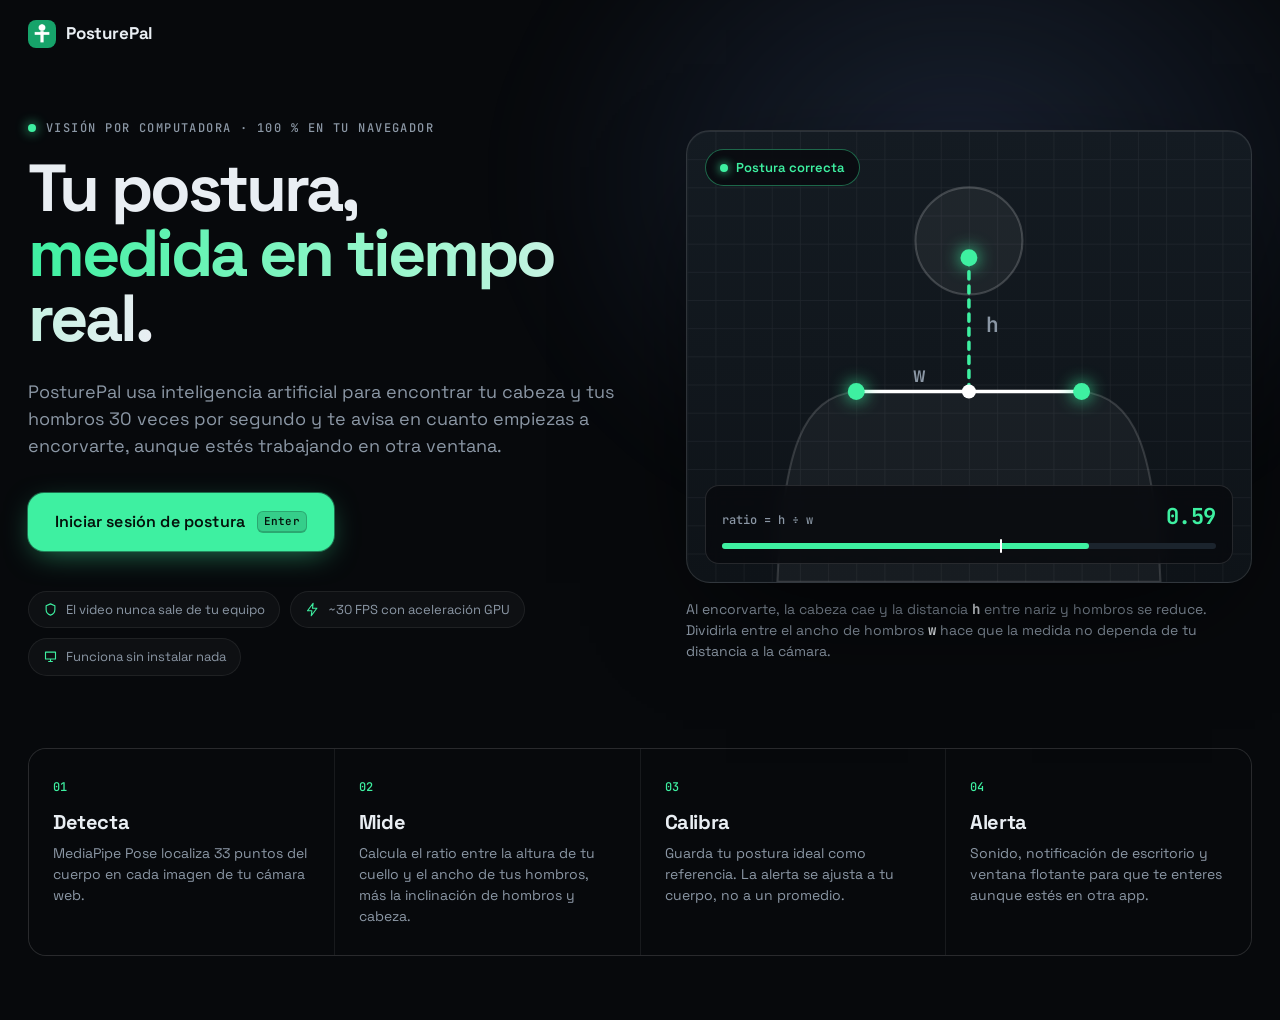
==== web/index.html @ 37897788 "PosturePal: versión web de escritorio y script de Python Co-Authored-By: Claude Opus 5.5 <noreply@an" ====
<!doctype html>
<html lang="es">
<head>
  <meta charset="utf-8">
  <meta name="viewport" content="width=device-width, initial-scale=1">
  <title>PosturePal</title>
  <meta name="description" content="Detector de mala postura en tiempo real con inteligencia artificial, directamente en tu navegador.">
  <meta name="theme-color" content="#07090c">
  <link rel="manifest" href="manifest.webmanifest">
  <link rel="icon" id="favicon" href="icons/icon-192.png" type="image/png">
  <link rel="preload" href="fonts/space-grotesk.woff2" as="font" type="font/woff2" crossorigin>
  <link rel="preload" href="fonts/jetbrains-mono.woff2" as="font" type="font/woff2" crossorigin>
  <link rel="stylesheet" href="css/styles.css">
</head>
<body data-state="idle">
  <div class="ambient" aria-hidden="true"></div>

  <!-- =========================== PORTADA =========================== -->
  <main id="intro" class="intro">
    <header class="topbar">
      <div class="brand">
        <img src="icons/icon-192.png" alt="" width="28" height="28">
        <span>PosturePal</span>
      </div>
      <nav class="topbar-actions">
        <button id="install-btn" class="btn btn-quiet btn-sm" type="button" hidden>Instalar app</button>
      </nav>
    </header>

    <section class="hero">
      <div class="hero-copy">
        <p class="eyebrow"><span class="dot"></span> Visión por computadora · 100 % en tu navegador</p>
        <h1>Tu postura,<br><em>medida en tiempo real.</em></h1>
        <p class="lead">PosturePal usa inteligencia artificial para encontrar tu cabeza y tus hombros 30 veces por segundo y te avisa en cuanto empiezas a encorvarte, aunque estés trabajando en otra ventana.</p>

        <div class="hero-cta">
          <button id="start-btn" class="btn btn-primary btn-lg" type="button">
            Iniciar sesión de postura
            <kbd>Enter</kbd>
          </button>
          <p id="load-status" class="load-status" role="status" aria-live="polite"></p>
        </div>
        <p id="error-box" class="error-box" role="alert" hidden></p>

        <ul class="chips" aria-label="Características">
          <li><svg viewBox="0 0 24 24" aria-hidden="true"><path d="M12 3l7 3v6c0 4.5-3 7.7-7 9-4-1.3-7-4.5-7-9V6l7-3z"/></svg> El video nunca sale de tu equipo</li>
          <li><svg viewBox="0 0 24 24" aria-hidden="true"><path d="M13 2L4 14h7l-1 8 9-12h-7l1-8z"/></svg> ~30 FPS con aceleración GPU</li>
          <li><svg viewBox="0 0 24 24" aria-hidden="true"><path d="M4 5h16v11H4zM9 20h6M12 16v4"/></svg> Funciona sin instalar nada</li>
        </ul>
      </div>

      <figure class="hero-demo" aria-label="Animación: al encorvarse, la nariz baja respecto a los hombros y el ratio disminuye">
        <div class="demo-frame">
          <div class="demo-chip" id="demo-chip"><span class="chip-dot"></span><span id="demo-chip-text">Postura correcta</span></div>
          <svg id="demo-svg" viewBox="0 0 400 320" aria-hidden="true">
            <defs>
              <pattern id="grid" width="20" height="20" patternUnits="userSpaceOnUse">
                <path d="M20 0H0V20" fill="none" stroke="currentColor" stroke-opacity=".06"/>
              </pattern>
            </defs>
            <rect width="400" height="320" fill="url(#grid)"/>
            <path id="demo-body" class="demo-body" d=""/>
            <circle id="demo-head" class="demo-head" cx="200" cy="100" r="38"/>
            <line id="demo-shoulders" class="demo-measure" x1="120" y1="200" x2="280" y2="200"/>
            <line id="demo-neck" class="demo-measure" x1="200" y1="110" x2="200" y2="200"/>
            <circle id="demo-nose" class="demo-point" cx="200" cy="110" r="6"/>
            <circle id="demo-ls" class="demo-point" cx="120" cy="200" r="6"/>
            <circle id="demo-rs" class="demo-point" cx="280" cy="200" r="6"/>
            <circle id="demo-mid" class="demo-mid" cx="200" cy="200" r="5"/>
            <text id="demo-h-label" class="demo-label" x="212" y="160">h</text>
            <text class="demo-label" x="160" y="178">w</text>
          </svg>
          <div class="demo-readout">
            <div><span class="label">ratio = h ÷ w</span><span class="mono" id="demo-ratio">0.56</span></div>
            <div class="demo-bar"><span id="demo-bar-fill"></span><i class="demo-threshold"></i></div>
          </div>
        </div>
        <figcaption>Al encorvarte, la cabeza cae y la distancia <b>h</b> entre nariz y hombros se reduce. Dividirla entre el ancho de hombros <b>w</b> hace que la medida no dependa de tu distancia a la cámara.</figcaption>
      </figure>
    </section>

    <section class="how" aria-labelledby="how-title">
      <h2 id="how-title" class="sr-only">Cómo funciona</h2>
      <article>
        <span class="how-num">01</span>
        <h3>Detecta</h3>
        <p>MediaPipe Pose localiza 33 puntos del cuerpo en cada imagen de tu cámara web.</p>
      </article>
      <article>
        <span class="how-num">02</span>
        <h3>Mide</h3>
        <p>Calcula el ratio entre la altura de tu cuello y el ancho de tus hombros, más la inclinación de hombros y cabeza.</p>
      </article>
      <article>
        <span class="how-num">03</span>
        <h3>Calibra</h3>
        <p>Guarda tu postura ideal como referencia. La alerta se ajusta a tu cuerpo, no a un promedio.</p>
      </article>
      <article>
        <span class="how-num">04</span>
        <h3>Alerta</h3>
        <p>Sonido, notificación de escritorio y ventana flotante para que te enteres aunque estés en otra app.</p>
      </article>
    </section>
  </main>

  <!-- =========================== PANEL =========================== -->
  <div id="app" class="app" hidden>
    <header class="topbar">
      <div class="brand">
        <img src="icons/icon-192.png" alt="" width="28" height="28">
        <span>PosturePal</span>
      </div>
      <div class="session-pill" id="session-pill">
        <span class="rec-dot" aria-hidden="true"></span>
        <span id="session-label">Sesión</span>
        <span class="mono" id="session-time">00:00</span>
      </div>
      <nav class="topbar-actions">
        <button id="help-btn" class="btn btn-quiet btn-sm" type="button" aria-keyshortcuts="?">
          Atajos <kbd>?</kbd>
        </button>
        <button id="end-btn" class="btn btn-quiet btn-sm" type="button">Terminar sesión</button>
      </nav>
    </header>

    <main class="dashboard">
      <!-- Columna izquierda: cámara + gráfico -->
      <section class="col-main">
        <div class="card stage-card">
          <div id="stage-home" class="stage-home">
            <div id="stage" class="stage mirror">
              <video id="video" playsinline muted autoplay aria-hidden="true"></video>
              <canvas id="overlay" aria-hidden="true"></canvas>
              <div class="hud-corners" aria-hidden="true"><i></i><i></i><i></i><i></i></div>

              <div id="status" class="status" data-state="NO_USER">
                <span class="status-dot" aria-hidden="true"></span>
                <span id="status-text">Buscando tu cabeza y hombros…</span>
                <span id="bad-timer" class="status-timer mono" hidden></span>
              </div>

              <div class="gauge" aria-hidden="true">
                <div class="gauge-track">
                  <div class="gauge-zone" id="gauge-zone"></div>
                  <div class="gauge-baseline" id="gauge-baseline"></div>
                  <div class="gauge-threshold" id="gauge-threshold"></div>
                  <div class="gauge-marker" id="gauge-marker"></div>
                </div>
                <span class="gauge-label">ratio</span>
              </div>

              <div id="countdown" class="countdown" hidden aria-hidden="true">
                <svg class="countdown-ring" viewBox="0 0 120 120"><circle cx="60" cy="60" r="54"/><circle id="countdown-arc" cx="60" cy="60" r="54"/></svg>
                <div class="countdown-num mono" id="countdown-num">3</div>
                <div class="countdown-msg">Siéntate derecho y mira al frente</div>
              </div>

              <div id="paused-overlay" class="paused-overlay" hidden>
                <span>En pausa</span>
                <small>Pulsa <kbd>Espacio</kbd> para continuar</small>
              </div>
            </div>
            <div id="pip-placeholder" class="pip-placeholder" hidden>
              <p>La cámara está en la <b>ventana flotante</b>.</p>
              <button id="pip-return-btn" class="btn btn-quiet btn-sm" type="button">Traerla de vuelta</button>
            </div>
          </div>
        </div>

        <div class="card chart-card">
          <div class="card-head">
            <h2>Últimos 60 segundos</h2>
            <div class="legend" aria-hidden="true">
              <span><i class="lg-line"></i> Ratio</span>
              <span><i class="lg-dash"></i> Umbral</span>
              <span><i class="lg-base"></i> Tu postura ideal</span>
            </div>
          </div>
          <canvas id="chart" class="chart" role="img" aria-label="Gráfico del ratio de postura en los últimos 60 segundos"></canvas>
          <div class="timeline-wrap">
            <span class="timeline-label">Sesión</span>
            <canvas id="timeline" class="timeline" role="img" aria-label="Línea de tiempo de la sesión: verde postura correcta, rojo mala postura"></canvas>
          </div>
        </div>
      </section>

      <!-- Columna derecha: puntaje, métricas, controles -->
      <aside class="col-side">
        <div class="card score-card">
          <div class="score-ring" id="score-ring">
            <svg viewBox="0 0 200 200" aria-hidden="true">
              <circle class="ring-track" cx="100" cy="100" r="86"/>
              <circle class="ring-fill" id="ring-fill" cx="100" cy="100" r="86"/>
            </svg>
            <div class="score-center">
              <span class="score-value mono" id="score-value">--</span>
              <span class="score-caption">puntaje</span>
            </div>
          </div>
          <div class="score-side">
            <p class="score-state" id="score-state">Sin datos</p>
            <p class="score-hint" id="score-hint">Siéntate frente a la cámara para empezar.</p>
          </div>
        </div>

        <div class="metrics">
          <div class="metric"><span class="m-label">Postura correcta</span><span class="m-value mono" id="m-good">--</span></div>
          <div class="metric"><span class="m-label">Alertas</span><span class="m-value mono" id="m-alerts">0</span></div>
          <div class="metric"><span class="m-label">Mejor racha</span><span class="m-value mono" id="m-streak">0:00</span></div>
          <div class="metric"><span class="m-label">Ratio / umbral</span><span class="m-value mono" id="m-ratio">--</span></div>
          <div class="metric"><span class="m-label">Hombros</span><span class="m-value mono" id="m-tilt">--</span></div>
          <div class="metric"><span class="m-label">Cabeza lateral</span><span class="m-value mono" id="m-lean">--</span></div>
        </div>

        <div class="card controls-card">
          <button id="calibrate-btn" class="btn btn-primary btn-block" type="button" aria-keyshortcuts="C">
            <svg viewBox="0 0 24 24" aria-hidden="true"><circle cx="12" cy="12" r="8"/><circle cx="12" cy="12" r="3"/><path d="M12 1v3M12 20v3M1 12h3M20 12h3"/></svg>
            Calibrar postura <kbd>C</kbd>
          </button>
          <div class="btn-row">
            <button id="pause-btn" class="btn" type="button" aria-pressed="false" aria-keyshortcuts="Space">
              <svg viewBox="0 0 24 24" aria-hidden="true"><path id="pause-icon" d="M8 5v14M16 5v14"/></svg>
              <span id="pause-label">Pausar</span>
            </button>
            <button id="pip-btn" class="btn" type="button" aria-keyshortcuts="F">
              <svg viewBox="0 0 24 24" aria-hidden="true"><rect x="3" y="5" width="18" height="14" rx="2"/><rect x="12" y="11" width="7" height="6" rx="1" class="fill"/></svg>
              Flotante
            </button>
            <button id="sound-btn" class="btn" type="button" aria-pressed="true" aria-keyshortcuts="S">
              <svg viewBox="0 0 24 24" aria-hidden="true"><path d="M4 9h4l5-4v14l-5-4H4z"/><path id="sound-waves" d="M16 9a4 4 0 010 6M18.5 6.5a8 8 0 010 11"/></svg>
              <span id="sound-label">Sonido</span>
            </button>
          </div>
        </div>

        <details class="card settings-card" open>
          <summary><h2>Ajustes</h2></summary>
          <div class="setting">
            <div class="setting-head"><label for="sensitivity">Sensibilidad</label><output id="sensitivity-out" for="sensitivity">Media</output></div>
            <input type="range" id="sensitivity" min="0" max="100" step="5" value="50">
          </div>
          <div class="setting">
            <div class="setting-head"><label for="delay">Avisar después de</label><output id="delay-out" for="delay">2 s</output></div>
            <input type="range" id="delay" min="1" max="10" step="1" value="2">
          </div>
          <div class="setting">
            <div class="setting-head"><label for="volume">Volumen</label><output id="volume-out" for="volume">60 %</output></div>
            <input type="range" id="volume" min="0" max="100" step="5" value="60">
          </div>
          <div class="setting">
            <div class="setting-head"><label for="break-select">Recordar pausa activa</label></div>
            <select id="break-select">
              <option value="0">Nunca</option>
              <option value="20">Cada 20 min</option>
              <option value="30">Cada 30 min</option>
              <option value="45">Cada 45 min</option>
              <option value="60">Cada 60 min</option>
            </select>
          </div>
          <label class="toggle">
            <input type="checkbox" id="notify-toggle">
            <span class="toggle-ui" aria-hidden="true"></span>
            <span>Notificaciones de escritorio<small>Te avisa aunque estés en otra ventana</small></span>
          </label>
        </details>

        <p class="fps mono" id="fps" aria-hidden="true"></p>
      </aside>
    </main>

    <div id="toast" class="toast" hidden></div>
    <div id="break-banner" class="break-banner" role="alertdialog" aria-labelledby="break-title" hidden>
      <div>
        <strong id="break-title">Hora de una pausa activa</strong>
        <p>Levántate, estira el cuello y los hombros durante un minuto.</p>
      </div>
      <button id="break-done" class="btn btn-primary btn-sm" type="button">Listo</button>
    </div>
  </div>

  <!-- =========================== DIÁLOGOS =========================== -->
  <dialog id="help-dialog" class="dialog" aria-labelledby="help-title">
    <h2 id="help-title">Atajos de teclado</h2>
    <dl class="shortcuts">
      <dt><kbd>C</kbd></dt><dd>Calibrar postura</dd>
      <dt><kbd>Espacio</kbd></dt><dd>Pausar / continuar</dd>
      <dt><kbd>F</kbd></dt><dd>Ventana flotante</dd>
      <dt><kbd>S</kbd></dt><dd>Sonido sí / no</dd>
      <dt><kbd>?</kbd></dt><dd>Mostrar esta ayuda</dd>
      <dt><kbd>Esc</kbd></dt><dd>Cerrar diálogos</dd>
    </dl>
    <form method="dialog"><button class="btn btn-block" type="submit">Cerrar</button></form>
  </dialog>

  <dialog id="report-dialog" class="dialog dialog-wide" aria-labelledby="report-title">
    <p class="eyebrow">Resumen</p>
    <h2 id="report-title">Tu sesión de postura</h2>
    <div class="report-grid">
      <div class="metric"><span class="m-label">Duración</span><span class="m-value mono" id="r-duration">--</span></div>
      <div class="metric"><span class="m-label">Postura correcta</span><span class="m-value mono" id="r-good">--</span></div>
      <div class="metric"><span class="m-label">Puntaje promedio</span><span class="m-value mono" id="r-score">--</span></div>
      <div class="metric"><span class="m-label">Alertas</span><span class="m-value mono" id="r-alerts">--</span></div>
      <div class="metric"><span class="m-label">Mejor racha</span><span class="m-value mono" id="r-streak">--</span></div>
      <div class="metric"><span class="m-label">Fuera de cámara</span><span class="m-value mono" id="r-away">--</span></div>
    </div>
    <canvas id="report-chart" class="report-chart" role="img" aria-label="Gráfico del ratio durante toda la sesión"></canvas>
    <p class="report-verdict" id="r-verdict"></p>
    <div class="dialog-actions">
      <button id="csv-btn" class="btn" type="button">Descargar datos (CSV)</button>
      <button id="resume-btn" class="btn" type="button">Seguir midiendo</button>
      <button id="new-btn" class="btn btn-primary" type="button">Nueva sesión</button>
    </div>
  </dialog>

  <div id="sr-announcer" class="sr-only" role="status" aria-live="polite"></div>
  <div id="sr-alert" class="sr-only" role="alert"></div>

  <script type="module" src="js/app.js"></script>
</body>
</html>
---- web/css/styles.css ----
/* =============================================================================
   PosturePal — interfaz de escritorio
   Estética de "instrumento de laboratorio": fondo casi negro, un solo color
   de estado (verde / ámbar / coral) que tiñe toda la interfaz.
   ============================================================================= */
@font-face {
  font-family: "Space Grotesk";
  src: url("../fonts/space-grotesk.woff2") format("woff2");
  font-weight: 300 700;
  font-display: swap;
}
@font-face {
  font-family: "JetBrains Mono";
  src: url("../fonts/jetbrains-mono.woff2") format("woff2");
  font-weight: 400 700;
  font-display: swap;
}

:root {
  --bg: #07090c;
  --panel: #0e1318;
  --panel-2: #141b22;
  --panel-3: #1b242d;
  --line: rgba(255, 255, 255, .07);
  --line-2: rgba(255, 255, 255, .12);
  --text: #e9eef3;
  --muted: #8b97a5;
  --dim: #5b6775;

  --good: #3ef0a1;
  --bad: #ff5d6c;
  --warn: #ffc857;
  --info: #7aa7ff;
  --state: var(--info);           /* color del estado actual */

  --radius: 18px;
  --radius-sm: 12px;
  --font: "Space Grotesk", system-ui, "Segoe UI", sans-serif;
  --mono: "JetBrains Mono", ui-monospace, Consolas, monospace;
  --ease: cubic-bezier(.2, .8, .2, 1);
  color-scheme: dark;
}
body[data-state="GOOD"] { --state: var(--good); }
body[data-state="BAD"] { --state: var(--bad); }
body[data-state="NO_USER"] { --state: var(--warn); }
body[data-state="PAUSED"] { --state: var(--dim); }

* { box-sizing: border-box; }
html, body { margin: 0; min-height: 100%; }
body {
  background: var(--bg);
  color: var(--text);
  font-family: var(--font);
  font-size: 15px;
  line-height: 1.5;
  -webkit-font-smoothing: antialiased;
  overflow-x: hidden;
}
[hidden] { display: none !important; }
.mono { font-family: var(--mono); font-variant-numeric: tabular-nums; letter-spacing: -.02em; }
.sr-only {
  position: absolute; width: 1px; height: 1px; padding: 0; margin: -1px;
  overflow: hidden; clip: rect(0 0 0 0); white-space: nowrap; border: 0;
}
:focus-visible { outline: 2px solid var(--info); outline-offset: 3px; border-radius: 6px; }
::selection { background: color-mix(in srgb, var(--good) 35%, transparent); }

/* Resplandor ambiental que toma el color del estado */
.ambient {
  position: fixed; inset: -20vh -10vw auto auto; width: 70vw; height: 80vh; z-index: -1;
  background: radial-gradient(closest-side, color-mix(in srgb, var(--state) 16%, transparent), transparent);
  filter: blur(40px);
  transition: background 1.2s var(--ease);
  pointer-events: none;
}
.ambient::after {
  content: ""; position: fixed; inset: 0;
  background-image: radial-gradient(rgba(255,255,255,.035) 1px, transparent 1px);
  background-size: 24px 24px;
  mask-image: linear-gradient(to bottom, #000, transparent 70%);
}

/* ------------------------------- Botones ------------------------------- */
.btn {
  display: inline-flex; align-items: center; justify-content: center; gap: 10px;
  height: 44px; padding: 0 18px;
  font: 600 14px/1 var(--font); letter-spacing: .01em; color: var(--text);
  background: var(--panel-2); border: 1px solid var(--line-2); border-radius: 12px;
  cursor: pointer; transition: background .15s, border-color .15s, transform .1s, color .15s;
}
.btn:hover { background: var(--panel-3); border-color: rgba(255,255,255,.2); }
.btn:active { transform: translateY(1px); }
.btn:disabled { opacity: .5; cursor: progress; }
.btn svg { width: 18px; height: 18px; fill: none; stroke: currentColor; stroke-width: 1.8; stroke-linecap: round; stroke-linejoin: round; flex: none; }
.btn svg .fill { fill: currentColor; stroke: none; }
.btn kbd { margin-left: 2px; }
.btn-primary {
  color: #04120b; background: var(--good); border-color: transparent;
  box-shadow: 0 0 0 1px rgba(62,240,161,.4), 0 8px 30px -8px rgba(62,240,161,.55);
}
.btn-primary:hover { background: #6cf5b8; border-color: transparent; }
.btn-primary kbd { background: rgba(0,0,0,.14); border-color: rgba(0,0,0,.18); color: #04120b; }
.btn-quiet { background: transparent; border-color: var(--line); color: var(--muted); }
.btn-quiet:hover { color: var(--text); }
.btn-sm { height: 36px; padding: 0 14px; font-size: 13px; border-radius: 10px; }
.btn-lg { height: 58px; padding: 0 26px; font-size: 16px; border-radius: 16px; }
.btn-block { width: 100%; }
.btn[aria-pressed="true"]#pause-btn { color: var(--warn); border-color: color-mix(in srgb, var(--warn) 40%, transparent); }
.btn[aria-pressed="false"]#sound-btn { color: var(--dim); }

kbd {
  display: inline-grid; place-items: center; min-width: 22px; height: 22px; padding: 0 6px;
  font: 600 11px/1 var(--mono); color: var(--muted);
  background: rgba(255,255,255,.05); border: 1px solid var(--line-2); border-bottom-width: 2px; border-radius: 6px;
}

/* ------------------------------- Barra superior ------------------------------- */
.topbar {
  display: flex; align-items: center; justify-content: space-between; gap: 16px;
  height: 68px; padding: 0 28px;
}
.brand { display: flex; align-items: center; gap: 10px; font-weight: 700; font-size: 17px; letter-spacing: -.01em; }
.brand img { border-radius: 8px; }
.topbar-actions { display: flex; gap: 8px; }

/* =============================== PORTADA =============================== */
.intro { max-width: 1320px; margin: 0 auto; padding-bottom: 64px; }
.hero {
  display: grid; grid-template-columns: 1.05fr 1fr; gap: 64px; align-items: center;
  padding: 48px 28px 72px;
}
.eyebrow {
  display: inline-flex; align-items: center; gap: 10px; margin: 0 0 22px;
  font: 500 12px/1 var(--mono); text-transform: uppercase; letter-spacing: .12em; color: var(--muted);
}
.eyebrow .dot { width: 8px; height: 8px; border-radius: 50%; background: var(--good); box-shadow: 0 0 12px var(--good); }
.hero h1 {
  margin: 0; font-size: clamp(44px, 5.2vw, 76px); line-height: .98; letter-spacing: -.045em; font-weight: 700;
}
.hero h1 em {
  font-style: normal;
  background: linear-gradient(90deg, var(--good), #9ff7d0 60%, var(--text));
  -webkit-background-clip: text; background-clip: text; color: transparent;
}
.lead { max-width: 54ch; margin: 26px 0 34px; font-size: 18px; color: var(--muted); }
.hero-cta { display: flex; align-items: center; gap: 18px; flex-wrap: wrap; }
.load-status { margin: 0; color: var(--muted); font-size: 14px; }
.load-status:not(:empty)::before {
  content: ""; display: inline-block; width: 12px; height: 12px; margin-right: 10px; vertical-align: -1px;
  border: 2px solid var(--line-2); border-top-color: var(--good); border-radius: 50%; animation: spin .8s linear infinite;
}
@keyframes spin { to { transform: rotate(360deg); } }
.error-box {
  max-width: 560px; margin: 20px 0 0; padding: 14px 16px;
  background: color-mix(in srgb, var(--bad) 10%, var(--panel)); border: 1px solid color-mix(in srgb, var(--bad) 45%, transparent);
  border-radius: var(--radius-sm); color: #ffd3d8;
}
.chips { display: flex; flex-wrap: wrap; gap: 10px; margin: 40px 0 0; padding: 0; list-style: none; }
.chips li {
  display: inline-flex; align-items: center; gap: 8px; padding: 8px 14px;
  font-size: 13px; color: var(--muted); background: rgba(255,255,255,.03); border: 1px solid var(--line); border-radius: 999px;
}
.chips svg { width: 15px; height: 15px; fill: none; stroke: var(--good); stroke-width: 1.8; stroke-linejoin: round; stroke-linecap: round; }

/* Demo animada */
.hero-demo { margin: 0; }
.demo-frame {
  position: relative; aspect-ratio: 5 / 4; border-radius: 24px; overflow: hidden;
  background: linear-gradient(180deg, var(--panel-2), var(--panel));
  border: 1px solid var(--line-2);
  box-shadow: 0 40px 120px -40px rgba(0,0,0,.9), inset 0 1px 0 rgba(255,255,255,.06);
  --demo: var(--good);
}
.demo-frame.is-bad { --demo: var(--bad); }
.demo-frame svg { position: absolute; inset: 0; width: 100%; height: 100%; color: var(--text); }
.demo-body { fill: rgba(255,255,255,.04); stroke: rgba(255,255,255,.14); stroke-width: 1.5; }
.demo-head { fill: rgba(255,255,255,.05); stroke: rgba(255,255,255,.18); stroke-width: 1.5; }
.demo-measure { stroke: #fff; stroke-width: 2.5; stroke-linecap: round; }
#demo-neck { stroke: var(--demo); stroke-dasharray: 5 5; transition: stroke .4s; }
.demo-point { fill: var(--demo); filter: drop-shadow(0 0 6px var(--demo)); transition: fill .4s; }
.demo-mid { fill: #fff; }
.demo-label { fill: var(--muted); font: 600 15px var(--mono); }
.demo-chip {
  position: absolute; top: 18px; left: 18px; z-index: 1;
  display: inline-flex; align-items: center; gap: 8px; padding: 8px 14px;
  font-weight: 600; font-size: 13px; color: var(--demo);
  background: rgba(7,9,12,.75); border: 1px solid color-mix(in srgb, var(--demo) 40%, transparent); border-radius: 999px;
  backdrop-filter: blur(8px); transition: color .4s, border-color .4s;
}
.chip-dot { width: 8px; height: 8px; border-radius: 50%; background: currentColor; box-shadow: 0 0 10px currentColor; }
.demo-readout {
  position: absolute; left: 18px; right: 18px; bottom: 18px; z-index: 1;
  padding: 14px 16px; background: rgba(7,9,12,.75); border: 1px solid var(--line-2); border-radius: 14px; backdrop-filter: blur(8px);
}
.demo-readout > div:first-child { display: flex; justify-content: space-between; align-items: baseline; margin-bottom: 10px; }
.demo-readout .label { font: 500 12px var(--mono); color: var(--muted); }
.demo-readout .mono { font-size: 22px; font-weight: 700; color: var(--demo); transition: color .4s; }
.demo-bar { position: relative; height: 6px; border-radius: 3px; background: var(--panel-3); }
.demo-bar span { position: absolute; inset: 0 auto 0 0; border-radius: 3px; background: var(--demo); transition: background .4s; }
.demo-threshold { position: absolute; top: -4px; bottom: -4px; left: 55%; width: 2px; background: #fff; border-radius: 1px; }
.hero-demo figcaption { margin-top: 16px; font-size: 14px; color: var(--muted); max-width: 60ch; }
.hero-demo figcaption b { color: var(--text); font-family: var(--mono); }

.how { display: grid; grid-template-columns: repeat(4, 1fr); gap: 1px; margin: 0 28px; background: var(--line); border: 1px solid var(--line); border-radius: var(--radius); overflow: hidden; }
.how article { padding: 26px 24px 28px; background: var(--bg); }
.how-num { font: 500 12px var(--mono); color: var(--good); }
.how h3 { margin: 10px 0 6px; font-size: 20px; letter-spacing: -.02em; }
.how p { margin: 0; color: var(--muted); font-size: 14px; }

/* =============================== PANEL =============================== */
.app { display: flex; flex-direction: column; height: 100vh; }
.app .topbar { border-bottom: 1px solid var(--line); flex: none; }

.session-pill {
  display: inline-flex; align-items: center; gap: 10px; padding: 7px 14px;
  font-size: 13px; color: var(--muted);
  background: rgba(255,255,255,.03); border: 1px solid var(--line); border-radius: 999px;
}
.session-pill .mono { color: var(--text); font-size: 13px; }
.rec-dot { width: 8px; height: 8px; border-radius: 50%; background: var(--state); box-shadow: 0 0 10px var(--state); transition: background .4s; }
@media (prefers-reduced-motion: no-preference) {
  .rec-dot { animation: blink 2s ease-in-out infinite; }
  @keyframes blink { 50% { opacity: .35; } }
}

.dashboard {
  flex: 1; min-height: 0;
  display: grid; grid-template-columns: minmax(0, 1fr) 400px; gap: 20px;
  padding: 20px 28px 24px;
}
.col-main { display: flex; flex-direction: column; gap: 20px; min-height: 0; }
.col-side { display: flex; flex-direction: column; gap: 14px; min-height: 0; overflow-y: auto; padding-right: 4px; margin-right: -4px; scrollbar-width: thin; }
.col-side > * { flex-shrink: 0; }

.card {
  background: linear-gradient(180deg, var(--panel-2), var(--panel));
  border: 1px solid var(--line); border-radius: var(--radius);
  box-shadow: inset 0 1px 0 rgba(255,255,255,.04);
}
.card-head { display: flex; align-items: center; justify-content: space-between; gap: 12px; margin-bottom: 8px; }
.card h2 { margin: 0; font-size: 13px; font-weight: 600; text-transform: uppercase; letter-spacing: .08em; color: var(--muted); }

/* ---------- Escenario de cámara ---------- */
.stage-card { flex: 1; min-height: 320px; padding: 8px; position: relative; }
.stage-home { position: absolute; inset: 8px; }
.stage {
  position: absolute; inset: 0; overflow: hidden; border-radius: 12px; background: #000;
  box-shadow: 0 0 0 1px var(--line);
  transition: box-shadow .4s;
}
.stage video, .stage canvas { position: absolute; inset: 0; width: 100%; height: 100%; object-fit: cover; }
.stage.mirror video, .stage.mirror canvas { transform: scaleX(-1); }
.stage::after {
  /* viñeta + borde de estado */
  content: ""; position: absolute; inset: 0; pointer-events: none; border-radius: inherit;
  background: radial-gradient(ellipse at center, transparent 55%, rgba(0,0,0,.55));
  box-shadow: inset 0 0 0 2px color-mix(in srgb, var(--state) 55%, transparent);
  transition: box-shadow .4s;
}
.stage.alerting::after { box-shadow: inset 0 0 0 3px var(--bad), inset 0 0 120px color-mix(in srgb, var(--bad) 45%, transparent); }
@media (prefers-reduced-motion: no-preference) {
  .stage.alerting::after { animation: alertPulse 1.1s ease-in-out infinite; }
  @keyframes alertPulse { 50% { box-shadow: inset 0 0 0 3px var(--bad), inset 0 0 200px color-mix(in srgb, var(--bad) 65%, transparent); } }
}

.hud-corners i { position: absolute; width: 26px; height: 26px; border: 2px solid rgba(255,255,255,.55); pointer-events: none; z-index: 1; }
.hud-corners i:nth-child(1) { top: 16px; left: 16px; border-right: 0; border-bottom: 0; border-top-left-radius: 6px; }
.hud-corners i:nth-child(2) { top: 16px; right: 16px; border-left: 0; border-bottom: 0; border-top-right-radius: 6px; }
.hud-corners i:nth-child(3) { bottom: 16px; left: 16px; border-right: 0; border-top: 0; border-bottom-left-radius: 6px; }
.hud-corners i:nth-child(4) { bottom: 16px; right: 16px; border-left: 0; border-top: 0; border-bottom-right-radius: 6px; }

.status {
  position: absolute; z-index: 2; top: 28px; left: 50%; transform: translateX(-50%);
  display: inline-flex; align-items: center; gap: 12px; padding: 12px 20px 12px 16px;
  font-size: 20px; font-weight: 700; letter-spacing: -.01em; white-space: nowrap;
  color: var(--state); background: rgba(7,9,12,.78);
  border: 1px solid color-mix(in srgb, var(--state) 45%, transparent); border-radius: 999px;
  backdrop-filter: blur(12px);
  box-shadow: 0 10px 40px -10px color-mix(in srgb, var(--state) 50%, transparent);
  transition: color .3s, border-color .3s, box-shadow .3s, background .3s;
}
.status[data-state="BAD"] { color: #fff; background: color-mix(in srgb, var(--bad) 88%, #000); border-color: var(--bad); }
.status-dot { width: 12px; height: 12px; border-radius: 50%; background: currentColor; box-shadow: 0 0 14px currentColor; }
.status-timer { padding: 3px 9px; font-size: 13px; border-radius: 999px; background: rgba(0,0,0,.25); }

/* Medidor vertical del ratio */
.gauge { position: absolute; z-index: 2; right: 30px; top: 50%; transform: translateY(-50%); height: 54%; display: flex; flex-direction: column; align-items: center; gap: 10px; }
.gauge-track { position: relative; width: 10px; flex: 1; border-radius: 5px; background: rgba(255,255,255,.12); backdrop-filter: blur(6px); }
.gauge-zone { position: absolute; left: 0; right: 0; bottom: 0; border-radius: 5px; background: color-mix(in srgb, var(--bad) 55%, transparent); }
.gauge-threshold, .gauge-baseline { position: absolute; left: -6px; right: -6px; height: 2px; border-radius: 1px; }
.gauge-threshold { background: #fff; }
.gauge-baseline { background: var(--good); opacity: .8; }
.gauge-marker {
  position: absolute; left: 50%; width: 22px; height: 22px; margin: 0 0 -11px -11px; border-radius: 50%;
  background: var(--state); border: 3px solid #07090c; box-shadow: 0 0 16px var(--state);
  transition: bottom .12s linear, background .3s;
}
.gauge-label { font: 500 10px var(--mono); text-transform: uppercase; letter-spacing: .12em; color: rgba(255,255,255,.7); }

.countdown {
  position: absolute; inset: 0; z-index: 3; display: grid; place-content: center; justify-items: center; gap: 8px;
  background: rgba(7,9,12,.6); backdrop-filter: blur(3px);
}
.countdown-ring { grid-area: 1 / 1; width: 180px; height: 180px; transform: rotate(-90deg); }
.countdown-ring circle { fill: none; stroke-width: 6; }
.countdown-ring circle:first-child { stroke: rgba(255,255,255,.12); }
#countdown-arc { stroke: var(--good); stroke-linecap: round; stroke-dasharray: 339.3; stroke-dashoffset: 0; filter: drop-shadow(0 0 8px var(--good)); }
.countdown-num { grid-area: 1 / 1; align-self: center; font-size: 72px; font-weight: 700; }
.countdown-msg { font-size: 18px; font-weight: 600; margin-top: 10px; }

.paused-overlay {
  position: absolute; inset: 0; z-index: 3; display: grid; place-content: center; justify-items: center; gap: 10px;
  background: rgba(7,9,12,.72); backdrop-filter: blur(10px) grayscale(1);
  font-size: 28px; font-weight: 700;
}
.paused-overlay small { font-size: 14px; font-weight: 500; color: var(--muted); }

.pip-placeholder { position: absolute; inset: 0; display: grid; place-content: center; justify-items: center; gap: 12px; color: var(--muted); border: 1px dashed var(--line-2); border-radius: 12px; }
.pip-placeholder p { margin: 0; }

/* ---------- Gráfico ---------- */
.chart-card { flex: none; padding: 16px 18px 14px; }
.legend { display: flex; gap: 16px; font-size: 12px; color: var(--muted); }
.legend span { display: inline-flex; align-items: center; gap: 6px; }
.legend i { display: inline-block; width: 16px; height: 0; border-top: 2px solid; }
.lg-line { border-color: var(--good) !important; }
.lg-dash { border-color: #fff !important; border-top-style: dashed !important; }
.lg-base { border-color: rgba(62,240,161,.4) !important; border-top-style: dotted !important; }
.chart { display: block; width: 100%; height: 130px; }
.timeline-wrap { display: flex; align-items: center; gap: 12px; margin-top: 10px; }
.timeline-label { font: 500 11px var(--mono); text-transform: uppercase; letter-spacing: .1em; color: var(--dim); }
.timeline { flex: 1; height: 10px; border-radius: 5px; background: var(--panel-3); }

/* ---------- Puntaje ---------- */
.score-card { display: flex; align-items: center; gap: 20px; padding: 20px; }
.score-ring { position: relative; width: 150px; height: 150px; flex: none; }
.score-ring svg { width: 100%; height: 100%; transform: rotate(-90deg); }
.ring-track { fill: none; stroke: var(--panel-3); stroke-width: 12; }
.ring-fill {
  fill: none; stroke: var(--state); stroke-width: 12; stroke-linecap: round;
  stroke-dasharray: 540.35; stroke-dashoffset: 540.35;
  filter: drop-shadow(0 0 8px color-mix(in srgb, var(--state) 60%, transparent));
  transition: stroke-dashoffset .25s linear, stroke .4s;
}
.score-center { position: absolute; inset: 0; display: grid; place-content: center; text-align: center; }
.score-value { font-size: 44px; font-weight: 700; line-height: 1; }
.score-caption { margin-top: 6px; font-size: 11px; color: var(--muted); text-transform: uppercase; letter-spacing: .08em; }
.score-side { min-width: 0; }
.score-state { margin: 0; font-size: 20px; font-weight: 700; color: var(--state); letter-spacing: -.01em; transition: color .4s; }
.score-hint { margin: 6px 0 0; font-size: 13px; color: var(--muted); }

/* ---------- Métricas ---------- */
.metrics, .report-grid { display: grid; grid-template-columns: repeat(3, 1fr); gap: 1px; background: var(--line); border: 1px solid var(--line); border-radius: var(--radius); overflow: hidden; }
.metric { display: flex; flex-direction: column; gap: 4px; padding: 14px 14px 12px; background: var(--panel); min-width: 0; }
.m-label { font-size: 11px; color: var(--muted); white-space: nowrap; overflow: hidden; text-overflow: ellipsis; }
.m-value { font-size: 18px; font-weight: 600; white-space: nowrap; }

/* ---------- Controles ---------- */
.controls-card { padding: 14px; display: flex; flex-direction: column; gap: 10px; }
.btn-row { display: grid; grid-template-columns: repeat(3, 1fr); gap: 8px; }
.btn-row .btn { padding: 0 8px; gap: 7px; font-size: 13px; }

/* ---------- Ajustes ---------- */
.settings-card { padding: 4px 18px 14px; }
.settings-card summary { display: flex; align-items: center; justify-content: space-between; padding: 12px 0; cursor: pointer; list-style: none; }
.settings-card summary::-webkit-details-marker { display: none; }
.settings-card summary::after { content: ""; width: 8px; height: 8px; border-right: 2px solid var(--muted); border-bottom: 2px solid var(--muted); transform: rotate(45deg); transition: transform .2s; margin-right: 4px; }
.settings-card[open] summary::after { transform: rotate(-135deg); }
.setting { padding: 8px 0; }
.setting-head { display: flex; justify-content: space-between; align-items: baseline; margin-bottom: 6px; font-size: 14px; }
.setting-head output { font: 500 13px var(--mono); color: var(--muted); }

input[type="range"] { -webkit-appearance: none; appearance: none; width: 100%; height: 22px; background: transparent; cursor: pointer; --p: 50%; }
input[type="range"]::-webkit-slider-runnable-track { height: 4px; border-radius: 2px; background: linear-gradient(to right, var(--good) var(--p), var(--panel-3) var(--p)); }
input[type="range"]::-moz-range-track { height: 4px; border-radius: 2px; background: var(--panel-3); }
input[type="range"]::-moz-range-progress { height: 4px; border-radius: 2px; background: var(--good); }
input[type="range"]::-webkit-slider-thumb { -webkit-appearance: none; width: 16px; height: 16px; margin-top: -6px; border-radius: 50%; background: #fff; border: 0; box-shadow: 0 0 0 4px rgba(62,240,161,.25); }
input[type="range"]::-moz-range-thumb { width: 16px; height: 16px; border-radius: 50%; background: #fff; border: 0; box-shadow: 0 0 0 4px rgba(62,240,161,.25); }

select {
  width: 100%; height: 38px; padding: 0 12px; font: inherit; font-size: 14px; color: var(--text);
  background: var(--panel-3); border: 1px solid var(--line-2); border-radius: 10px; cursor: pointer;
}

.toggle { position: relative; display: flex; align-items: center; gap: 12px; padding: 12px 0 4px; cursor: pointer; font-size: 14px; }
.toggle small { display: block; font-size: 12px; color: var(--muted); }
.toggle input { position: absolute; opacity: 0; pointer-events: none; }
.toggle-ui { position: relative; flex: none; width: 40px; height: 24px; border-radius: 12px; background: var(--panel-3); border: 1px solid var(--line-2); transition: background .2s; }
.toggle-ui::after { content: ""; position: absolute; top: 3px; left: 3px; width: 16px; height: 16px; border-radius: 50%; background: var(--muted); transition: transform .2s var(--ease), background .2s; }
.toggle input:checked + .toggle-ui { background: color-mix(in srgb, var(--good) 30%, var(--panel-3)); border-color: color-mix(in srgb, var(--good) 50%, transparent); }
.toggle input:checked + .toggle-ui::after { transform: translateX(16px); background: var(--good); }
.toggle input:focus-visible + .toggle-ui { outline: 2px solid var(--info); outline-offset: 3px; }

.fps { margin: 0; text-align: right; font-size: 11px; color: var(--dim); }

/* ---------- Avisos ---------- */
.toast {
  position: fixed; left: 50%; bottom: 28px; transform: translateX(-50%); z-index: 50;
  padding: 12px 20px; border-radius: 12px; font-weight: 600;
  background: rgba(20,27,34,.94); border: 1px solid var(--line-2); backdrop-filter: blur(10px);
  box-shadow: 0 20px 50px -10px rgba(0,0,0,.7);
  animation: rise .3s var(--ease);
}
@keyframes rise { from { opacity: 0; transform: translate(-50%, 10px); } }
.break-banner {
  position: fixed; right: 28px; bottom: 28px; z-index: 50; display: flex; align-items: center; gap: 20px;
  max-width: 440px; padding: 18px 20px; border-radius: var(--radius);
  background: var(--panel-2); border: 1px solid color-mix(in srgb, var(--info) 45%, transparent);
  box-shadow: 0 30px 60px -20px rgba(0,0,0,.8);
  animation: rise .3s var(--ease);
}
.break-banner strong { color: var(--info); }
.break-banner p { margin: 4px 0 0; font-size: 13px; color: var(--muted); }

/* ---------- Diálogos ---------- */
.dialog {
  width: min(420px, calc(100vw - 32px)); padding: 28px; color: var(--text);
  background: var(--panel); border: 1px solid var(--line-2); border-radius: 22px;
  box-shadow: 0 40px 120px -20px rgba(0,0,0,.9);
}
.dialog::backdrop { background: rgba(3,5,7,.7); backdrop-filter: blur(6px); }
.dialog[open] { animation: pop .25s var(--ease); }
@keyframes pop { from { opacity: 0; transform: scale(.97); } }
.dialog h2 { margin: 0 0 20px; font-size: 24px; letter-spacing: -.02em; }
.dialog .eyebrow { margin-bottom: 8px; }
.dialog-wide { width: min(780px, calc(100vw - 32px)); }
.shortcuts { display: grid; grid-template-columns: auto 1fr; gap: 12px 18px; align-items: center; margin: 0 0 24px; }
.shortcuts dd { margin: 0; color: var(--muted); }
.report-chart { display: block; width: 100%; height: 150px; margin: 20px 0 12px; }
.report-verdict { margin: 0 0 22px; color: var(--muted); }
.dialog-actions { display: flex; justify-content: flex-end; gap: 10px; flex-wrap: wrap; }

/* ---------- Ventana flotante (Document Picture-in-Picture) ---------- */
body.pip { height: 100vh; overflow: hidden; background: #000; }
body.pip .stage { border-radius: 0; }
body.pip .status { top: 10px; font-size: 14px; padding: 7px 14px 7px 11px; gap: 8px; }
body.pip .status-dot { width: 9px; height: 9px; }
body.pip .gauge { right: 12px; height: 60%; }
body.pip .gauge-label, body.pip .hud-corners { display: none; }

/* El panel ocupa exactamente la pantalla: sin desplazamiento de la página */
@media (min-width: 1101px) {
  html:has(.app:not([hidden])), html:has(.app:not([hidden])) body { height: 100%; overflow: hidden; }
}

/* ---------- Pantallas más angostas ---------- */
@media (max-width: 1100px) {
  .hero { grid-template-columns: 1fr; }
  .how { grid-template-columns: repeat(2, 1fr); }
  .app { height: auto; min-height: 100vh; }
  .dashboard { grid-template-columns: 1fr; }
  .stage-card { min-height: 56vw; }
  .col-side { overflow: visible; }
}
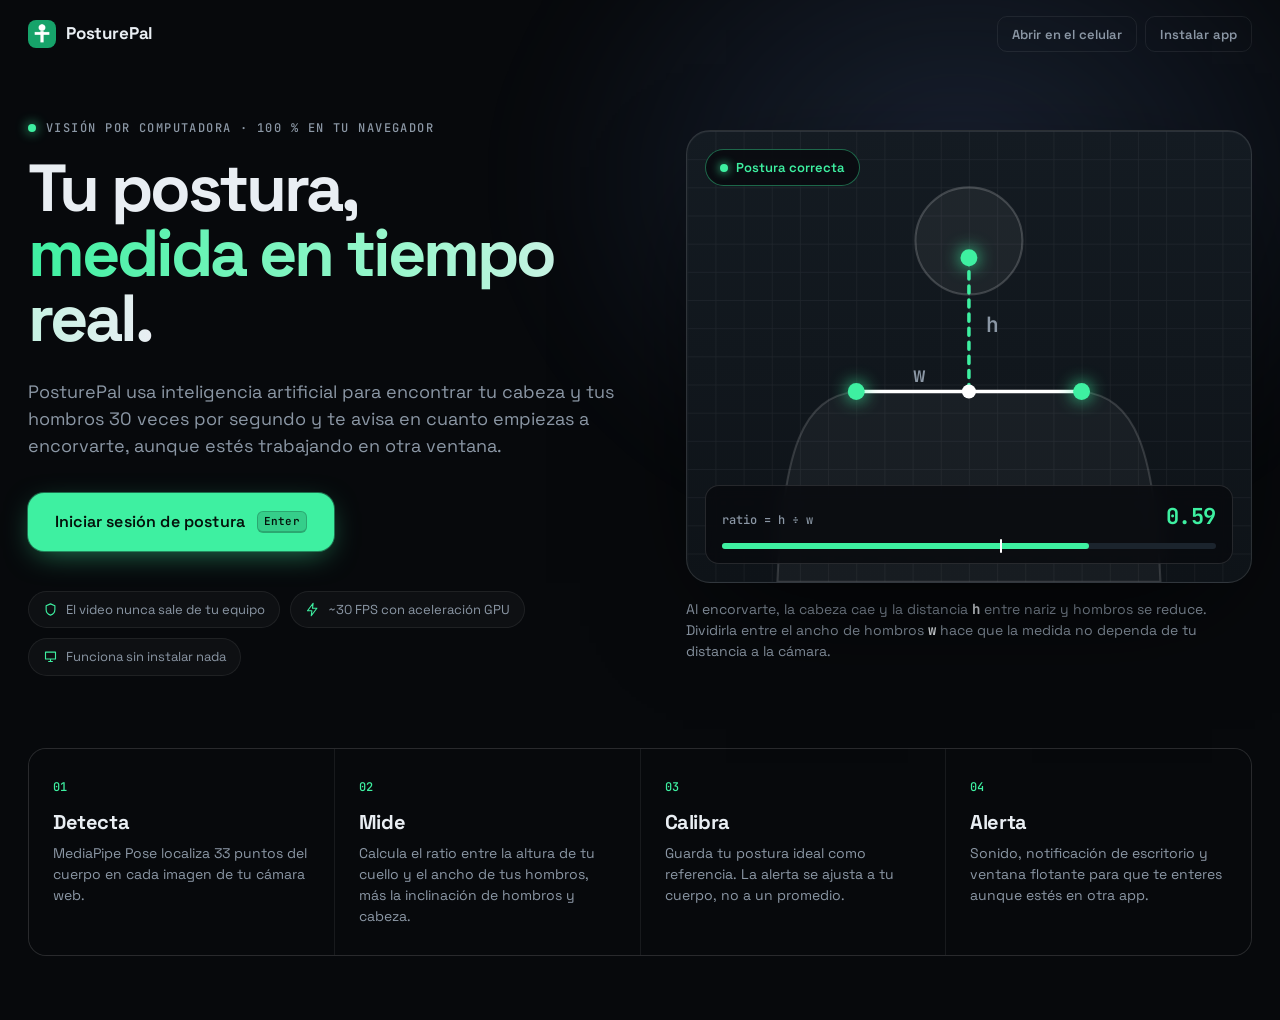
==== commit 8e791f87: "Botón Instalar siempre visible con instrucciones y código QR para abrir en el celular Co-Authored-By" ====
--- a/web/index.html
+++ b/web/index.html
@@ -10,7 +10,7 @@
   <link rel="icon" id="favicon" href="icons/icon-192.png" type="image/png">
   <link rel="preload" href="fonts/space-grotesk.woff2" as="font" type="font/woff2" crossorigin>
   <link rel="preload" href="fonts/jetbrains-mono.woff2" as="font" type="font/woff2" crossorigin>
-  <link rel="stylesheet" href="css/styles.css">
+  <link rel="stylesheet" href="css/styles.css?v=6">
 </head>
 <body data-state="idle">
   <div class="ambient" aria-hidden="true"></div>
@@ -23,7 +23,8 @@
         <span>PosturePal</span>
       </div>
       <nav class="topbar-actions">
-        <button id="install-btn" class="btn btn-quiet btn-sm" type="button" hidden>Instalar app</button>
+        <button id="qr-btn" class="btn btn-quiet btn-sm" type="button">Abrir en el celular</button>
+        <button id="install-btn" class="btn btn-quiet btn-sm" type="button">Instalar app</button>
       </nav>
     </header>
 
@@ -120,7 +121,7 @@
         <button id="help-btn" class="btn btn-quiet btn-sm" type="button" aria-keyshortcuts="?">
           Atajos <kbd>?</kbd>
         </button>
-        <button id="end-btn" class="btn btn-quiet btn-sm" type="button">Terminar sesión</button>
+        <button id="end-btn" class="btn btn-quiet btn-sm" type="button">Terminar<span class="hide-sm">&nbsp;sesión</span></button>
       </nav>
     </header>
 
@@ -227,6 +228,10 @@
               <svg viewBox="0 0 24 24" aria-hidden="true"><rect x="3" y="5" width="18" height="14" rx="2"/><rect x="12" y="11" width="7" height="6" rx="1" class="fill"/></svg>
               Flotante
             </button>
+            <button id="flip-btn" class="btn" type="button" hidden>
+              <svg viewBox="0 0 24 24" aria-hidden="true"><path d="M4 7h11l-3-3M20 17H9l3 3"/></svg>
+              Cámara
+            </button>
             <button id="sound-btn" class="btn" type="button" aria-pressed="true" aria-keyshortcuts="S">
               <svg viewBox="0 0 24 24" aria-hidden="true"><path d="M4 9h4l5-4v14l-5-4H4z"/><path id="sound-waves" d="M16 9a4 4 0 010 6M18.5 6.5a8 8 0 010 11"/></svg>
               <span id="sound-label">Sonido</span>
@@ -258,7 +263,7 @@
               <option value="60">Cada 60 min</option>
             </select>
           </div>
-          <label class="toggle">
+          <label class="toggle" id="notify-row">
             <input type="checkbox" id="notify-toggle">
             <span class="toggle-ui" aria-hidden="true"></span>
             <span>Notificaciones de escritorio<small>Te avisa aunque estés en otra ventana</small></span>
@@ -280,6 +285,20 @@
   </div>
 
   <!-- =========================== DIÁLOGOS =========================== -->
+  <dialog id="qr-dialog" class="dialog" aria-labelledby="qr-title">
+    <h2 id="qr-title">Pruébalo en tu celular</h2>
+    <p class="dialog-text">Escanea el código con la cámara de tu teléfono.</p>
+    <div id="qr-box" class="qr-box" role="img" aria-label="Código QR con la dirección de PosturePal"></div>
+    <p class="qr-url mono" id="qr-url"></p>
+    <form method="dialog"><button class="btn btn-block" type="submit">Cerrar</button></form>
+  </dialog>
+
+  <dialog id="install-dialog" class="dialog" aria-labelledby="install-title">
+    <h2 id="install-title">Instalar PosturePal</h2>
+    <div id="install-steps" class="dialog-text"></div>
+    <form method="dialog"><button class="btn btn-block" type="submit">Entendido</button></form>
+  </dialog>
+
   <dialog id="help-dialog" class="dialog" aria-labelledby="help-title">
     <h2 id="help-title">Atajos de teclado</h2>
     <dl class="shortcuts">
@@ -316,6 +335,7 @@
   <div id="sr-announcer" class="sr-only" role="status" aria-live="polite"></div>
   <div id="sr-alert" class="sr-only" role="alert"></div>
 
-  <script type="module" src="js/app.js"></script>
+  <script src="vendor/qrcode.min.js"></script>
+  <script type="module" src="js/app.js?v=4"></script>
 </body>
 </html>
--- a/web/css/styles.css
+++ b/web/css/styles.css
@@ -357,7 +357,7 @@
 
 /* ---------- Controles ---------- */
 .controls-card { padding: 14px; display: flex; flex-direction: column; gap: 10px; }
-.btn-row { display: grid; grid-template-columns: repeat(3, 1fr); gap: 8px; }
+.btn-row { display: grid; grid-auto-flow: column; grid-auto-columns: minmax(0, 1fr); gap: 8px; }
 .btn-row .btn { padding: 0 8px; gap: 7px; font-size: 13px; }
 
 /* ---------- Ajustes ---------- */
@@ -445,10 +445,86 @@
 
 /* ---------- Pantallas más angostas ---------- */
 @media (max-width: 1100px) {
-  .hero { grid-template-columns: 1fr; }
+  .hero { grid-template-columns: 1fr; gap: 40px; }
   .how { grid-template-columns: repeat(2, 1fr); }
-  .app { height: auto; min-height: 100vh; }
-  .dashboard { grid-template-columns: 1fr; }
-  .stage-card { min-height: 56vw; }
-  .col-side { overflow: visible; }
-}
+  .app { height: auto; min-height: 100dvh; }
+  /* Una sola columna: cámara, puntaje, controles, métricas, gráfico y ajustes */
+  .dashboard { display: flex; flex-direction: column; gap: 14px; min-width: 0; }
+  .col-main, .col-side { display: contents; }
+  .stage-card { order: 1; flex: none; min-height: 0; aspect-ratio: var(--ar, 4 / 3); max-height: 72dvh; }
+  .score-card { order: 2; }
+  .controls-card { order: 3; }
+  .metrics { order: 4; }
+  .chart-card { order: 5; }
+  .settings-card { order: 6; }
+  .fps { order: 7; }
+}
+
+/* ---------- Celulares ---------- */
+@media (max-width: 640px) {
+  body { font-size: 16px; }
+  .topbar { height: 56px; padding: 0 16px; padding-top: env(safe-area-inset-top); box-sizing: content-box; }
+  .hide-sm, #help-btn, #session-label, .app .brand span { display: none; }
+  .topbar { gap: 10px; }
+
+  .hero { padding: 24px 16px 40px; }
+  .hero h1 { font-size: clamp(38px, 11vw, 52px); }
+  .lead { font-size: 16px; margin: 18px 0 24px; }
+  .eyebrow { font-size: 11px; letter-spacing: .08em; }
+  .hero-cta .btn-lg { width: 100%; }
+  .chips { margin-top: 24px; }
+  .how { grid-template-columns: 1fr; margin: 0 16px; }
+
+  .dashboard { padding: 12px 12px max(16px, env(safe-area-inset-bottom)); }
+  .stage-card { padding: 4px; border-radius: 16px; }
+  .stage-home { inset: 4px; }
+  .status { top: 12px; max-width: calc(100% - 64px); padding: 8px 12px 8px 11px; gap: 8px; font-size: 14px; }
+  #status-text { overflow: hidden; text-overflow: ellipsis; }
+  .status-timer { font-size: 12px; padding: 2px 7px; }
+  .status-dot { width: 9px; height: 9px; flex: none; }
+  .gauge { right: 12px; height: 46%; }
+  .gauge-label, .hud-corners { display: none; }
+  .countdown-ring { width: 130px; height: 130px; }
+  .countdown-num { font-size: 52px; }
+  .countdown-msg { font-size: 16px; text-align: center; }
+
+  .score-card { padding: 14px; gap: 14px; }
+  .score-ring { width: 104px; height: 104px; }
+  .score-value { font-size: 32px; }
+  .score-state { font-size: 18px; }
+
+  .m-value { font-size: 15px; }
+  .metric { padding: 10px 10px 9px; }
+
+  .chart-card { padding: 14px 14px 12px; }
+  .card-head { flex-direction: column; align-items: flex-start; gap: 6px; }
+  .legend { gap: 12px; font-size: 11px; flex-wrap: wrap; }
+  .chart { height: 110px; }
+
+  select { font-size: 16px; }          /* evita el zoom automático de iPhone */
+  .settings-card { padding: 4px 14px 12px; }
+
+  .toast { left: 16px; right: 16px; bottom: max(16px, env(safe-area-inset-bottom)); transform: none; text-align: center; }
+  @keyframes rise { from { opacity: 0; transform: translateY(10px); } }
+  .break-banner { left: 16px; right: 16px; bottom: 16px; max-width: none; }
+  .dialog { padding: 22px; }
+  .report-grid { grid-template-columns: repeat(2, 1fr); }
+  .dialog-actions .btn { flex: 1 1 auto; }
+  .ambient { filter: none; opacity: .7; }
+}
+
+/* Pantallas táctiles: sin pistas de teclado */
+@media (hover: none) and (pointer: coarse) {
+  kbd, #help-btn { display: none !important; }
+  .btn { min-height: 46px; }
+}
+
+/* ---------- Diálogos de QR e instalación ---------- */
+.dialog-text { color: var(--muted); margin: -8px 0 18px; }
+.dialog-text ol { margin: 0; padding-left: 1.3em; line-height: 1.7; color: var(--text); }
+.qr-box { display: grid; place-items: center; width: 272px; max-width: 100%; margin: 0 auto; padding: 16px; background: #fff; border-radius: 16px; }
+.qr-box img, .qr-box canvas { display: block; width: 240px; height: 240px; max-width: 100%; }
+.qr-url { margin: 14px 0 20px; text-align: center; font-size: 13px; color: var(--muted); word-break: break-all; }
+@media (max-width: 640px) {
+  .intro .topbar-actions #qr-btn { display: none; }
+}
